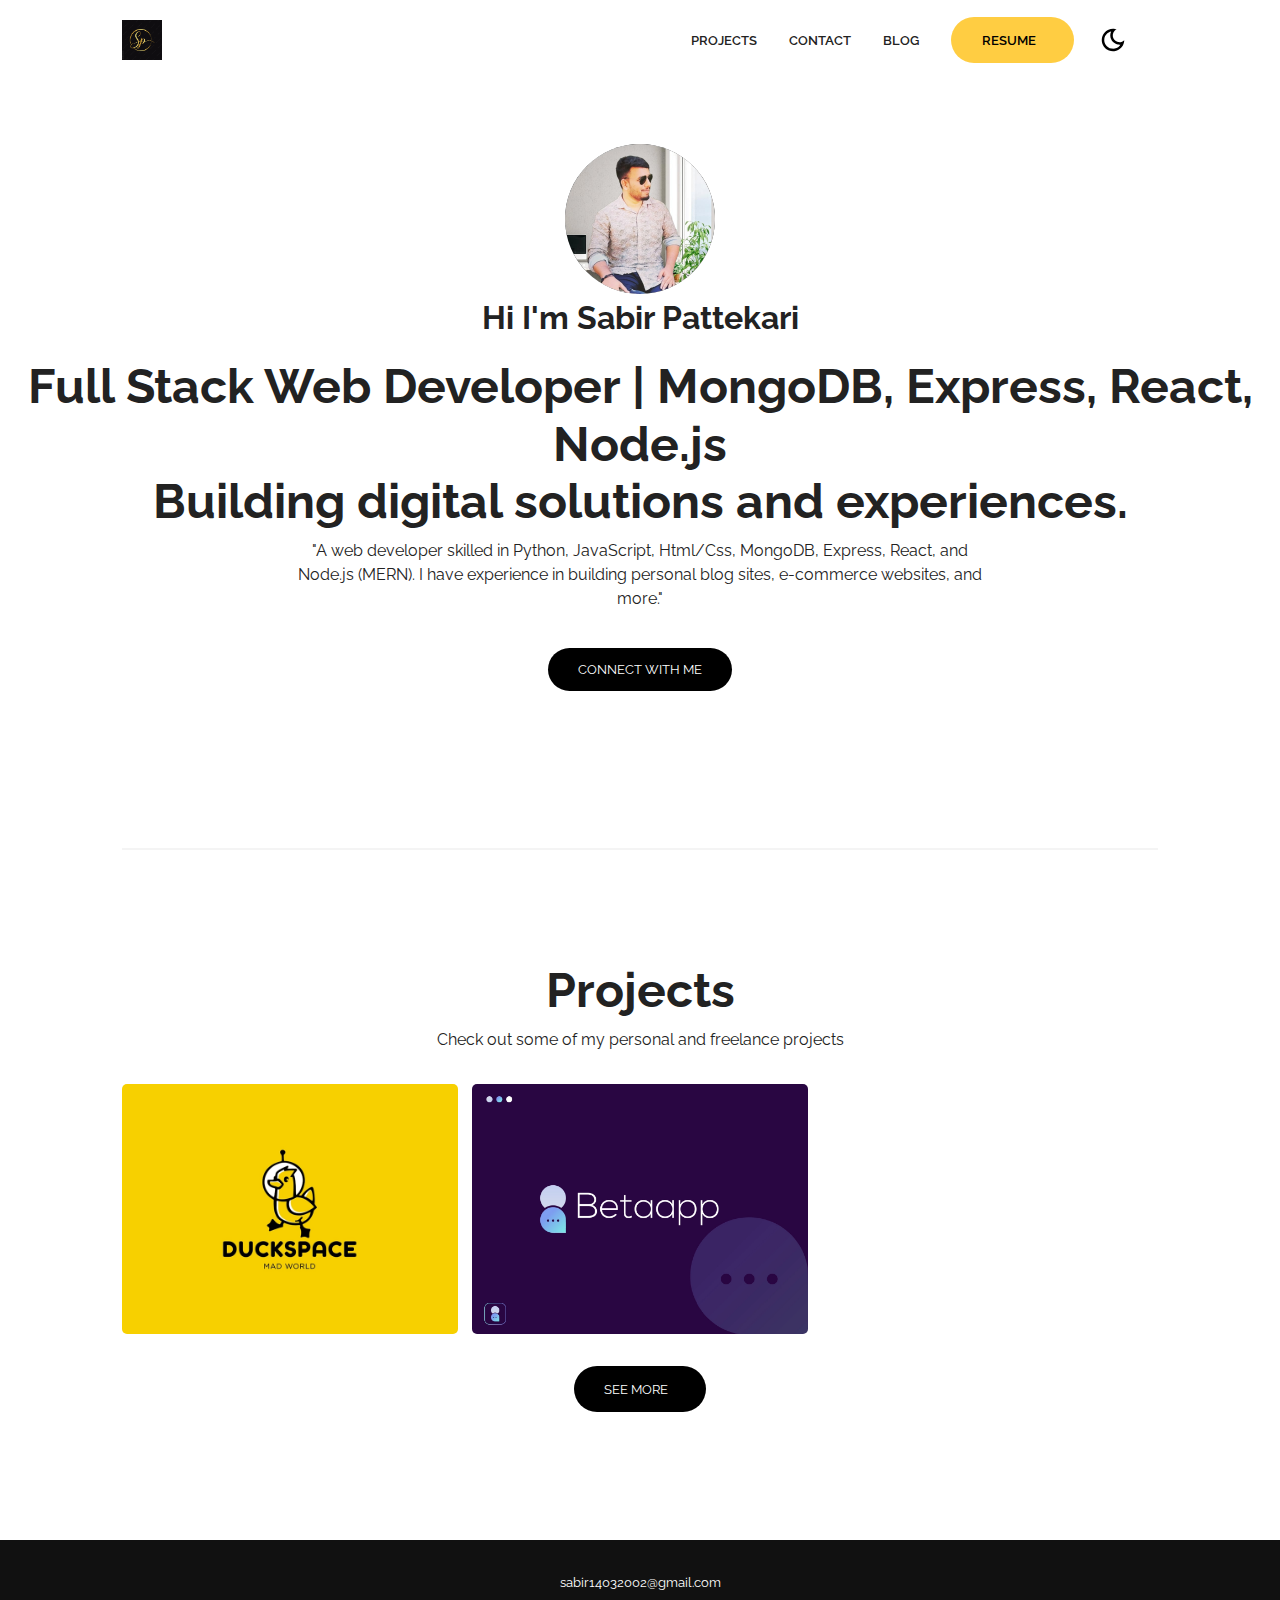
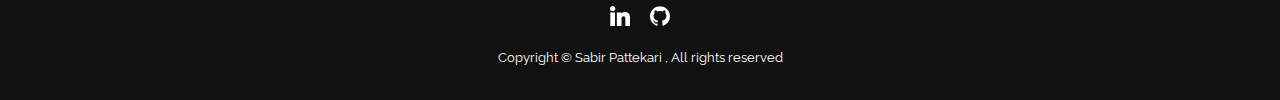
==== index.html @ dbeaabb4 "made changes in index" ====
<!DOCTYPE html>
<html lang="en">
  <head>
    <meta charset="UTF-8" />
    <meta http-equiv="X-UA-Compatible" content="IE=edge" />
    <meta name="viewport" content="width=device-width, initial-scale=1.0" />
    <!-- Primary Meta Tags -->
    <title>Sabir Pattekari - Portfolio</title>
    <meta name="title" content="Sabir Pattekari - Portfolio" />
    <meta
      name="description"
      content="Sabir Pattekari's portfolio showcasing web development, Python projects, and more."
    />

    <!-- Open Graph / Facebook -->
    <meta property="og:type" content="website" />
    <meta property="og:url" content="https://github.com/SabirPattekari" />
    <meta property="og:title" content="Sabir Pattekari - Portfolio" />
    <meta
      property="og:description"
      content="Sabir Pattekari's portfolio showcasing web development, Python projects, and more."
    />
    <meta
      property="og:image"
      content="https://user-images.githubusercontent.com/62628408/150613011-b78a7f5a-0af1-4312-aab0-0022e7258693.png"
    />

    <!-- Twitter -->
    <meta property="twitter:card" content="summary_large_image" />
    <meta property="twitter:url" content="https://github.com/SabirPattekari" />
    <meta property="twitter:title" content="Sabir Pattekari - Portfolio" />
    <meta
      property="twitter:description"
      content="Sabir Pattekari's portfolio showcasing web development, Python projects, and more."
    />
    <meta
      property="twitter:image"
      content="https://user-images.githubusercontent.com/62628408/150613011-b78a7f5a-0af1-4312-aab0-0022e7258693.png"
    />

    <!-- Link -->
    <link
      rel="apple-touch-icon"
      sizes="180x180"
      href="assets/favicon/apple-touch-icon.png"
    />
    <link
      rel="icon"
      type="image/png"
      sizes="16x16"
      href="/assets/favicon/favicon-16x16.png"
    />
    <link
      rel="icon"
      type="image/png"
      sizes="32x32"
      href="assets/favicon/favicon-32x32.png"
    />
    <link
      rel="icon"
      type="image/png"
      sizes="192x192"
      href="assets/favicon/android-chrome-192x192.png"
    />
    <link
      rel="icon"
      type="image/png"
      sizes="512x512"
      href="assets/favicon/android-chrome-512x512.png"
    />
    <link rel="icon" type="image/x-icon" href="assets/favicon/favicon.ico" />
    <link rel="manifest" href="assets/favicon/site.webmanifest" />
    <link
      rel="stylesheet"
      href="https://use.fontawesome.com/releases/v5.15.4/css/all.css"
      integrity="sha384-DyZ88mC6Up2uqS4h/KRgHuoeGwBcD4Ng9SiP4dIRy0EXTlnuz47vAwmeGwVChigm"
      crossorigin="anonymous"
    />
    <link rel="stylesheet" href="css/style.css" />
    <link rel="stylesheet" href="css/utilities.css" />
  </head>
  <body>
    <header id="hero">
      <!-- Navbar -->
      <nav class="navbar">
        <div class="container">
          <!-- Logo -->
          <h1 id="logo">
            <a href="https://github.com/SabirPattekari"
              ><img src="./assets/logo.png" alt="Your Logo"
            /></a>
          </h1>
          <!-- Navbar links -->
          <ul class="nav-menu">
            <li><a class="nav-link" href="projects.html">PROJECTS</a></li>
            <li><a class="nav-link" href="contact.html">CONTACT</a></li>
            <li><a class="nav-link" href="blog.html">BLOG</a></li>
            <li>
              <a
                class="nav-link btn btn-primary"
                href="https://drive.google.com/file/d/1DWalYbXpHlI7Lhw71y6sxiXcRtU2n5bs/view?usp=drive_link"
                >RESUME <i class="fas fa-arrow-right"></i
              ></a>
            </li>

            <!-- Toggle switch -->
            <div class="theme-switch">
              <input type="checkbox" id="switch" />
              <label class="toggle-icons" for="switch">
                <img class="moon" src="assets/moon.svg" />
                <img class="sun" src="assets/sun.svg" />
              </label>
            </div>
          </ul>
          <div class="hamburger">
            <span class="bar"></span>
            <span class="bar"></span>
            <span class="bar"></span>
          </div>
        </div>
      </nav>

      <section class="header-container">
        <img
          class="profile-image"
          src="assets/profile-image.jpg"
          alt=""
        />
        <h1>Hi I'm Sabir Pattekari</h1>

        <div class="content-text">
          <h2>Full Stack Web Developer | MongoDB, Express, React, Node.js</h2>
          <h2>Building digital solutions and experiences.</h2>

          <p>
            "A web developer skilled in Python, JavaScript, Html/Css, MongoDB, Express, React, and Node.js (MERN). I have experience in building personal blog sites, e-commerce websites, and more."
          </p>
        </div>
        <a
          href="contact.html"
          class="btn btn-secondary"
          target="_blank"
          >Connect With Me</a
        >
      </section>
    </header>

    <!-- Projects -->
    <section id="projects" class="project-container container">
      <div class="division"></div>
      <div class="content-text">
        <h2>Projects</h2>
        <p>Check out some of my personal and freelance projects</p>
      </div>

      <article class="project">
        <!-- Project 1 -->
        <div href="" class="card">
          <div class="project-info">
            <div class="project-bio">
              <h3>PortFolio</h3>
              <p>HTML, CSS, JAVASCRIPT</p>
            </div>

            <div class="project-link">
              <a href="https://github.com/SabirPattekari/PortFolio" target="_blank"
                ><i class="fab fa-github"></i
              ></a>
              <a href="#" target="_blank"><i class="fas fa-globe"></i></a>
            </div>
          </div>
        </div>

        <!-- Project 2 -->
        <div href="" class="card">
          <div class="project-info">
            <div class="project-bio">
              <h3>E-commerce Website</h3>
              <p>REACT, HTML, JAVASCRIPT, CSS</p>
            </div>

            <div class="project-link">
              <a href="https://github.com/SabirPattekari/E-commerce" target="_blank"
                ><i class="fab fa-github"></i
              ></a>
              <a href="https://e-commerce-8po2avfhy-sabir-pattekaris-projects.vercel.app/" target="_blank"
                ><i class="fas fa-globe"></i></a>
            </div>
          </div>
        </div>

      </article>

      <a href="projects.html" class="btn btn-secondary"
        target="_blank" >See More <i class="fas fa-arrow-right"></i
      ></a>
    </section>

    <footer id="footer">
      <div class="container">
        <a href="mailto:sabir14032002@gmail.com">sabir14032002@gmail.com</a>
        <!-- Social links -->
        <div class="social">
          <a href="https://www.linkedin.com/in/sabir8" target="_blank"
            ><img src="./assets/linkedin-icon.svg" alt="Linkedin"
          /></a>
          <a href="https://github.com/SabirPattekari" target="_blank"><img src="./assets/github-icon.svg" alt="GitHub" /></a>
        </div>
        <p>Copyright &copy; Sabir Pattekari <span id="datee"></span>, All rights reserved</p>
      </div>
    </footer>
    <script src="js/script.js"></script>
  </body>
</html>
---- css/style.css ----
/* This is the required project styling. Will contain essential CSS styles like:
   * Flex property
   * Grid layout
   * Cards and sections
*/

@import url(https://fonts.googleapis.com/css?family=Raleway:100,200,300,regular,500,600,700,800,900,100italic,200italic,300italic,italic,500italic,600italic,700italic,800italic,900italic);

/* variables */
:root {
  /* Colors */
  --primary-color: #ffcd42;
  --secondary-color: #ffd35c;
  --bg-primary: #ffffff;
  --text-color: #222222;
  --text-color-two: #ffffff;
  --bg-secondary: #000000;
  --card-background: #f4f4f4;
  --bg-secondary-two: #111111;

  --shadow: 0 10px 40px rgba(0, 0, 0, 0.2);

  /* Font Weight */
  --weight-small: 400;
  --weight-semibold: 600;
  --weight-bold: 800;

  /* Max width */
  --width-small: 600px;
  --width-medium: 1100px;
  --width-large: 1300px;
}

[data-theme="dark"] {
  --primary-color: #ffcd42;
  --secondary-color: #ffd35c;
  --bg-primary: #000000;
  --text-color: #ffffff;
  --text-color-two: #222222;
  --bg-secondary: #ffffff;
  --card-background: #111111;
  --bg-secondary-two: #f4f4f4;
  --shadow: 0 2px 10px rgba(95, 95, 95, 0.2);
}

html {
  font-size: 100%;
  scroll-behavior: smooth;
}

/* Reset default styling */
* {
  margin: 0;
  padding: 0;
  box-sizing: border-box;
}

ul {
  list-style: none;
}

a {
  text-decoration: none;
  color: var(--text-color);
}

/* Main styling */
body {
  background: var(--bg-primary);
  color: var(--text-color);
  font-family: "Raleway", sans-serif;
  line-height: 1.5;
}

/* Navbar */
.navbar {
  position: fixed;
  top: 0;
  left: 0;
  right: 0;
  z-index: 20;
  background: var(--bg-primary);
}

.navbar .container {
  display: flex;
  align-items: center;
  justify-content: space-between;
  z-index: 20;
  height: 80px;
  width: 100%;
}

.navbar .nav-menu {
  display: flex;
  align-items: center;
  background: var(--bg-primary);
}

.navbar .nav-link {
  margin: 0 1rem;
  font-size: 0.8rem;
  font-weight: var(--weight-semibold);
}

.navbar #logo img {
  display: block;
  width: 40px;
}

.navbar .btn {
  margin-right: 1.5rem;
}

.fas.fa-arrow-right {
  margin-left: 0.5rem;
  font-size: 0.9rem;
}

/* hamburger */
.hamburger {
  margin-bottom: 0.1rem;
  display: none;
}

.bar {
  display: block;
  width: 23px;
  height: 3px;
  margin: 4px auto;
  transition: all 0.3s ease-in-out;
  border-radius: 30px;
  background-color: var(--bg-secondary);
}

/* Hero section */
#hero {
  display: flex;
  flex-direction: column;
  height: 100%;
}

.profile-image {
  width: 150px;
  border-radius: 50%;
  animation: bounce 1s infinite alternate;
}

@keyframes bounce {
  from {
    transform: translateY(0px);
  }

  to {
    transform: translateY(-10px);
  }
}

.division {
  width: 100%;
  height: 2px;
  background-color: var(--card-background);
  margin: 5.5rem 0;
}
/* Projects */
#projects {
  display: flex;
  flex-direction: column;
  margin: 2rem auto 5rem;
}

#projects .btn {
  align-self: center;
  margin: 2rem 0;
}

.project {
  display: grid;
  grid-template-columns: repeat(3, 1fr);
  grid-auto-rows: minmax(250px, auto);
  grid-gap: 0.9rem;
}

.card .project-bio p {
  font-size: 0.83rem;
}

.card .project-bio h3 {
  font-size: 0.9rem;
}

.project-info {
  display: flex;
  justify-content: space-between;
  opacity: 0;
  position: relative;
  transition: 0.5s ease-in-out;
}

.project-bio {
  display: flex;
  flex-direction: column;
  justify-content: flex-end;
  position: relative;
  top: 160px;
  left: 10px;
}

/* Footer */
#footer {
  background: #111111;
}

#footer .container {
  display: flex;
  flex-direction: column;
  align-items: center;
  justify-content: center;
  color: #ffffff;
  min-height: 160px;
  text-align: center;
}

#footer a {
  font-size: 0.8rem;
  color: #fff;
}

#footer a:hover {
  opacity: 0.6;
}

#footer .social {
  margin: 0.9rem 0;
}

#footer .social img {
  width: 20px;
  height: 20px;
}

#footer .social a {
  margin: 0 0.5rem;
}

#footer p {
  font-size: 0.8rem;
}

/* Responsiveness */

@media (max-width: 1000px) {
  .project {
    display: grid;
    grid-template-columns: repeat(2, 1fr);
  }
}

@media (max-width: 768px) {
}

@media (max-width: 670px) {
  .navbar .nav-menu {
    position: fixed;
    right: -100vw;
    top: 4.5rem;
    flex-direction: column;
    width: calc(80% - 10px);
    transition: 0.3s;
    box-shadow: var(--shadow);
    padding: 2rem;
    border-radius: 5px;
    align-items: flex-start;
  }

  .navbar .btn {
    margin: 0;
    margin-top: 1rem;
  }

  .nav-menu.active {
    right: 20px;
  }

  .nav-menu .nav-link {
    font-size: 0.9rem;
    margin: 0 0.2rem;
  }

  .nav-menu li {
    margin-bottom: 0.5rem;
    width: 100%;
  }

  .nav-menu .btn {
    width: 100%;
    text-align: center;
    margin-top: 0.5rem;
  }

  .hamburger {
    display: block;
    cursor: pointer;
    padding: 0.2rem 0.4rem;
  }

  .hamburger.active {
    border: 1px dotted gray;
  }

  .hamburger.active .bar:nth-child(2) {
    opacity: 0;
  }

  .hamburger.active .bar:nth-child(1) {
    transform: translateY(6px) rotate(45deg);
  }

  .hamburger.active .bar:nth-child(3) {
    transform: translateY(-8px) rotate(-45deg);
  }
}

@media (max-width: 600px) {
  .project {
    display: grid;
    grid-template-columns: 1fr;
  }

  .header-container .btn {
    border-radius: 5px;
    width: 80%;
  }
}
---- css/utilities.css ----
/* ?This is where reusable styling of this template will be. 
   !Will contain things like:
   * Button styling
   * Background color styling
   * padding and margin
*/

.container {
  max-width: var(--width-medium);
  margin: 0 auto;
  padding: 1rem 2rem;
}

h1::selection,
h2::selection {
  color: #111;
  background: var(--primary-color);
}

/* Buttons */
.btn {
  display: inline-block;
  padding: 0.75rem 1.9rem;
  border-radius: 30px;
  text-transform: uppercase;
  font-size: 0.82rem;
  transition: 0.3s;
}

.btn-primary {
  background: var(--primary-color);
  color: #000000;
}

.btn-secondary {
  margin: 5px 0;
  background-color: var(--bg-secondary);
  color: var(--bg-primary);
}

/* add hover to resume button */
.btn-primary:hover {
  background: var(--secondary-color);
}

/* Dark mode toggle */
#switch {
  display: none;
}

.toggle-icons {
  display: flex;
  justify-content: space-between;
  align-items: center;
  cursor: pointer;
}

.toggle-icons > img {
  transition: 0.6s cubic-bezier(0.23, 1, 0.32, 1);
  width: 30px;
}

.moon {
  transform: rotate(10deg);
}

#switch:checked + .toggle-icons .moon {
  transform: rotate(250deg);
}

#switch:checked + .toggle-icons .sun {
  transform: rotate(100deg);
}

/* Header Container */
.header-container {
  display: flex;
  flex-direction: column;
  align-items: center;
  justify-content: center;
  margin-top: 8rem;
  padding: 1rem;
}

.header-container > div {
  margin-top: 1rem;
}

.content-text {
  text-align: center;
  margin: 1.5rem 0;
}

.content-text h2 {
  font-size: 3rem;
  line-height: 1.2;
  transition: 0.2s ease-in-out;
}

.content-text p {
  padding: 0.5rem;
  margin: 0 auto;
  max-width: 700px;
}

/* Project cards */
.card {
  padding: 1rem;
  background: var(--card-background);
  color: #ffffff;
  border-radius: 5px;
  transition: 0.4s ease-in-out;
  cursor: pointer;
}

.card a {
  color: #ffffff;
  transition: 0.25s ease-in-out;
  font-size: 1.1rem;
  margin-right: 0.3rem;
}

.card a:hover {
  color: var(--primary-color);
}

.card:hover {
  box-shadow: inset 0 100px 1000px 10px rgba(0, 0, 0, 0.8);
}

.card:hover .project-info {
  opacity: 1;
}

/* Project Images */

/* project 1 */
.card:nth-child(1) {
  background: url(../assets/project/project-one.png) center center/cover;
}

/* Project 2 */
.card:nth-child(2) {
  background: url(../assets/project/project-two.png) center center/cover;
}

/* Project 3 */
.card:nth-child(3) {
  background: url(../assets/project/project-three.png) center center/cover;
}

/* Project 4 */
.card:nth-child(4) {
  background: url(../assets/project/project-four.png) center center/cover;
}

/* Project 5 */
.card:nth-child(5) {
  background: url(../assets/project/project-five.png) center center/cover;
}

/* Project 6 */
.card:nth-child(6) {
  background: url(../assets/project/project-six.png) center center/cover;
}

/* Media Queries */
@media (max-width: 768px) {
  .header-container {
    margin-top: 7rem;
    text-align: center;
  }

  .content-text h2 {
    font-size: 2.5rem;
  }
}
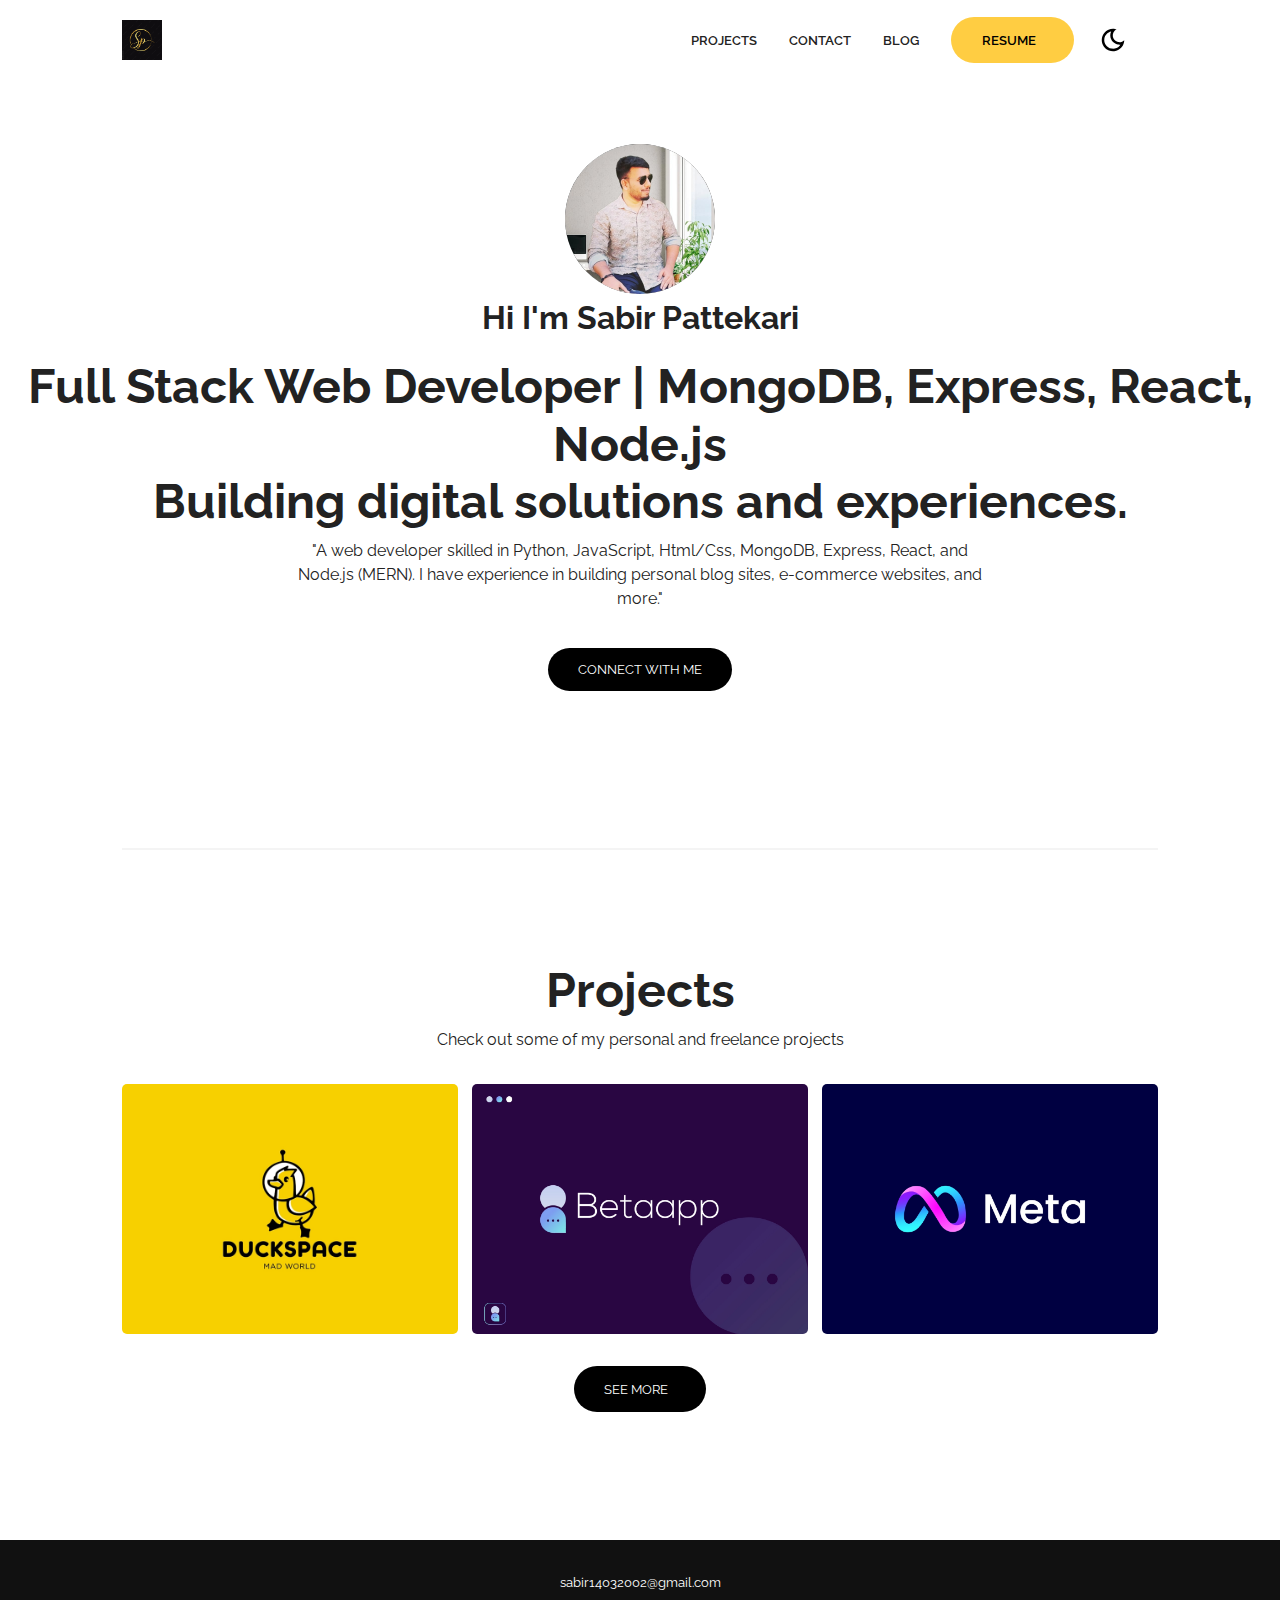
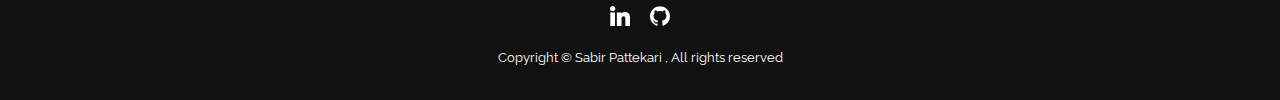
==== commit 9a41dab2: "made changes in index" ====
--- a/index.html
+++ b/index.html
@@ -188,7 +188,23 @@
             </div>
           </div>
         </div>
-
+        
+        <!-- Project 3 -->
+        <div href="" class="card">
+          <div class="project-info">
+            <div class="project-bio">
+              <h3></h3>
+              <p></p>
+            </div>
+
+            <div class="project-link">
+              <a href="#" target="_blank"
+                ><i class="fab fa-github"></i
+              ></a>
+              <a href="#" target="_blank"><i class="fas fa-globe"></i></a>
+            </div>
+          </div>
+        </div>
       </article>
 
       <a href="projects.html" class="btn btn-secondary"
--- a/css/style.css
+++ b/css/style.css
@@ -191,7 +191,7 @@
 
 .project-info {
   display: flex;
-  justify-content: space-between;
+  justify-content: space-evenly;
   opacity: 0;
   position: relative;
   transition: 0.5s ease-in-out;
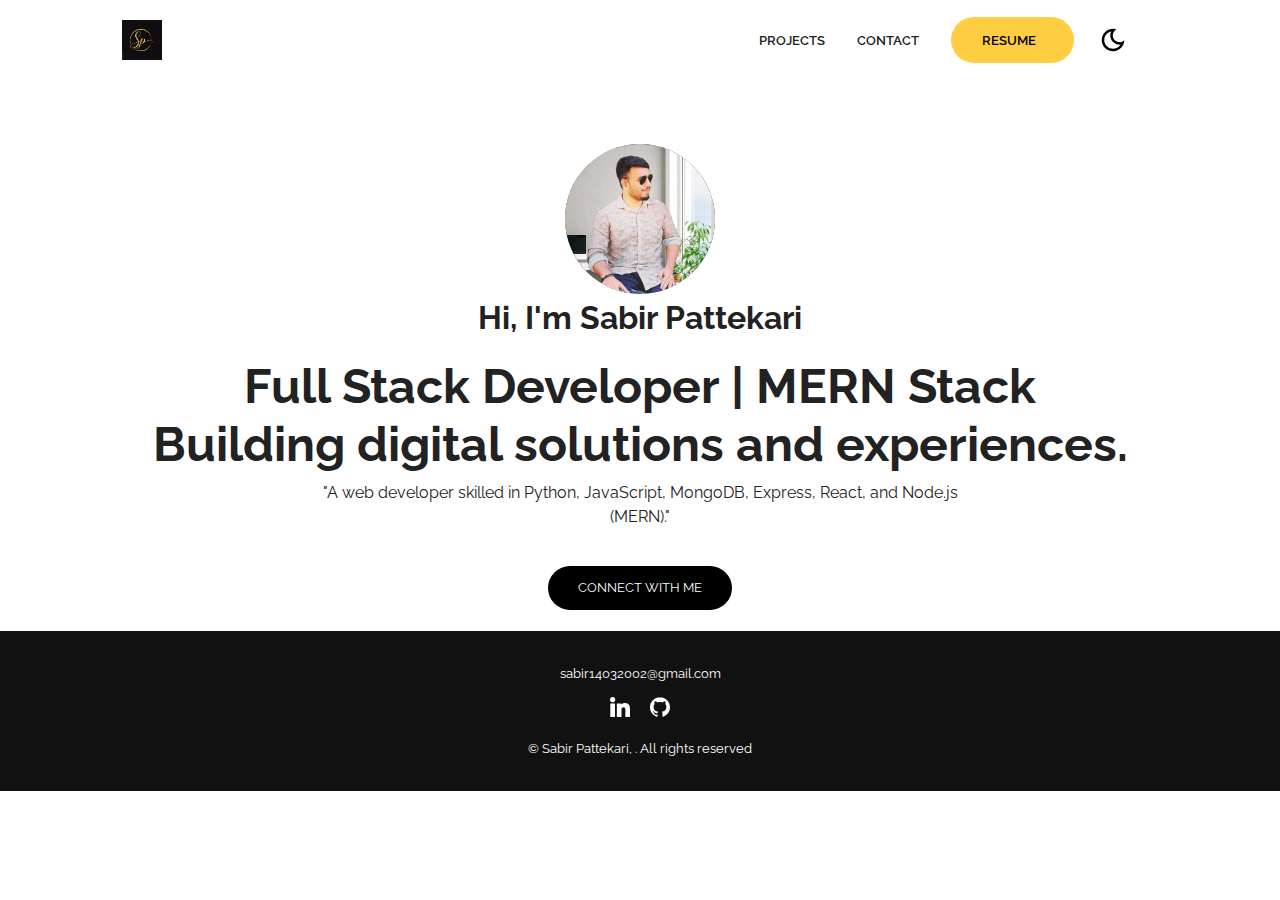
==== commit 6adce228: "made changes in all" ====
--- a/index.html
+++ b/index.html
@@ -4,7 +4,6 @@
     <meta charset="UTF-8" />
     <meta http-equiv="X-UA-Compatible" content="IE=edge" />
     <meta name="viewport" content="width=device-width, initial-scale=1.0" />
-    <!-- Primary Meta Tags -->
     <title>Sabir Pattekari - Portfolio</title>
     <meta name="title" content="Sabir Pattekari - Portfolio" />
     <meta
@@ -12,98 +11,41 @@
       content="Sabir Pattekari's portfolio showcasing web development, Python projects, and more."
     />
 
-    <!-- Open Graph / Facebook -->
+    <!-- Open Graph / Facebook and Twitter Meta Tags -->
     <meta property="og:type" content="website" />
     <meta property="og:url" content="https://github.com/SabirPattekari" />
     <meta property="og:title" content="Sabir Pattekari - Portfolio" />
-    <meta
-      property="og:description"
-      content="Sabir Pattekari's portfolio showcasing web development, Python projects, and more."
-    />
-    <meta
-      property="og:image"
-      content="https://user-images.githubusercontent.com/62628408/150613011-b78a7f5a-0af1-4312-aab0-0022e7258693.png"
-    />
+    <meta property="og:description" content="Showcasing web development, Python projects." />
+    <meta property="og:image" content="https://example.com/profile.jpg" />
+    <meta property="twitter:card" content="summary_large_image" />
+    <meta property="twitter:title" content="Sabir Pattekari - Portfolio" />
+    <meta property="twitter:description" content="Showcasing web development, Python projects." />
+    <meta property="twitter:image" content="https://example.com/profile.jpg" />
 
-    <!-- Twitter -->
-    <meta property="twitter:card" content="summary_large_image" />
-    <meta property="twitter:url" content="https://github.com/SabirPattekari" />
-    <meta property="twitter:title" content="Sabir Pattekari - Portfolio" />
-    <meta
-      property="twitter:description"
-      content="Sabir Pattekari's portfolio showcasing web development, Python projects, and more."
-    />
-    <meta
-      property="twitter:image"
-      content="https://user-images.githubusercontent.com/62628408/150613011-b78a7f5a-0af1-4312-aab0-0022e7258693.png"
-    />
-
-    <!-- Link -->
-    <link
-      rel="apple-touch-icon"
-      sizes="180x180"
-      href="assets/favicon/apple-touch-icon.png"
-    />
-    <link
-      rel="icon"
-      type="image/png"
-      sizes="16x16"
-      href="/assets/favicon/favicon-16x16.png"
-    />
-    <link
-      rel="icon"
-      type="image/png"
-      sizes="32x32"
-      href="assets/favicon/favicon-32x32.png"
-    />
-    <link
-      rel="icon"
-      type="image/png"
-      sizes="192x192"
-      href="assets/favicon/android-chrome-192x192.png"
-    />
-    <link
-      rel="icon"
-      type="image/png"
-      sizes="512x512"
-      href="assets/favicon/android-chrome-512x512.png"
-    />
+    <!-- Favicon and CSS -->
     <link rel="icon" type="image/x-icon" href="assets/favicon/favicon.ico" />
-    <link rel="manifest" href="assets/favicon/site.webmanifest" />
-    <link
-      rel="stylesheet"
-      href="https://use.fontawesome.com/releases/v5.15.4/css/all.css"
-      integrity="sha384-DyZ88mC6Up2uqS4h/KRgHuoeGwBcD4Ng9SiP4dIRy0EXTlnuz47vAwmeGwVChigm"
-      crossorigin="anonymous"
-    />
     <link rel="stylesheet" href="css/style.css" />
     <link rel="stylesheet" href="css/utilities.css" />
+    <script src="js/script.js" defer></script>
   </head>
+
   <body>
     <header id="hero">
-      <!-- Navbar -->
       <nav class="navbar">
         <div class="container">
-          <!-- Logo -->
           <h1 id="logo">
-            <a href="https://github.com/SabirPattekari"
-              ><img src="./assets/logo.png" alt="Your Logo"
-            /></a>
+            <a href="index.html"><img src="./assets/logo.png" alt="Logo" /></a>
           </h1>
-          <!-- Navbar links -->
           <ul class="nav-menu">
             <li><a class="nav-link" href="projects.html">PROJECTS</a></li>
             <li><a class="nav-link" href="contact.html">CONTACT</a></li>
-            <li><a class="nav-link" href="blog.html">BLOG</a></li>
             <li>
               <a
                 class="nav-link btn btn-primary"
                 href="https://drive.google.com/file/d/1DWalYbXpHlI7Lhw71y6sxiXcRtU2n5bs/view?usp=drive_link"
-                >RESUME <i class="fas fa-arrow-right"></i
-              ></a>
+                >RESUME <i class="fas fa-arrow-right"></i></a
+              >
             </li>
-
-            <!-- Toggle switch -->
             <div class="theme-switch">
               <input type="checkbox" id="switch" />
               <label class="toggle-icons" for="switch">
@@ -121,110 +63,28 @@
       </nav>
 
       <section class="header-container">
-        <img
-          class="profile-image"
-          src="assets/profile-image.jpg"
-          alt=""
-        />
-        <h1>Hi I'm Sabir Pattekari</h1>
-
+        <img class="profile-image" src="assets/profile-image.jpg" alt="Profile" />
+        <h1>Hi, I'm Sabir Pattekari</h1>
         <div class="content-text">
-          <h2>Full Stack Web Developer | MongoDB, Express, React, Node.js</h2>
+          <h2>Full Stack Developer | MERN Stack</h2>
           <h2>Building digital solutions and experiences.</h2>
-
           <p>
-            "A web developer skilled in Python, JavaScript, Html/Css, MongoDB, Express, React, and Node.js (MERN). I have experience in building personal blog sites, e-commerce websites, and more."
+            "A web developer skilled in Python, JavaScript, MongoDB, Express, React, and Node.js (MERN)."
           </p>
         </div>
-        <a
-          href="contact.html"
-          class="btn btn-secondary"
-          target="_blank"
-          >Connect With Me</a
-        >
+        <a href="contact.html" class="btn btn-secondary" target="_blank">Connect With Me</a>
       </section>
     </header>
-
-    <!-- Projects -->
-    <section id="projects" class="project-container container">
-      <div class="division"></div>
-      <div class="content-text">
-        <h2>Projects</h2>
-        <p>Check out some of my personal and freelance projects</p>
-      </div>
-
-      <article class="project">
-        <!-- Project 1 -->
-        <div href="" class="card">
-          <div class="project-info">
-            <div class="project-bio">
-              <h3>PortFolio</h3>
-              <p>HTML, CSS, JAVASCRIPT</p>
-            </div>
-
-            <div class="project-link">
-              <a href="https://github.com/SabirPattekari/PortFolio" target="_blank"
-                ><i class="fab fa-github"></i
-              ></a>
-              <a href="#" target="_blank"><i class="fas fa-globe"></i></a>
-            </div>
-          </div>
-        </div>
-
-        <!-- Project 2 -->
-        <div href="" class="card">
-          <div class="project-info">
-            <div class="project-bio">
-              <h3>E-commerce Website</h3>
-              <p>REACT, HTML, JAVASCRIPT, CSS</p>
-            </div>
-
-            <div class="project-link">
-              <a href="https://github.com/SabirPattekari/E-commerce" target="_blank"
-                ><i class="fab fa-github"></i
-              ></a>
-              <a href="https://e-commerce-8po2avfhy-sabir-pattekaris-projects.vercel.app/" target="_blank"
-                ><i class="fas fa-globe"></i></a>
-            </div>
-          </div>
-        </div>
-        
-        <!-- Project 3 -->
-        <div href="" class="card">
-          <div class="project-info">
-            <div class="project-bio">
-              <h3></h3>
-              <p></p>
-            </div>
-
-            <div class="project-link">
-              <a href="#" target="_blank"
-                ><i class="fab fa-github"></i
-              ></a>
-              <a href="#" target="_blank"><i class="fas fa-globe"></i></a>
-            </div>
-          </div>
-        </div>
-      </article>
-
-      <a href="projects.html" class="btn btn-secondary"
-        target="_blank" >See More <i class="fas fa-arrow-right"></i
-      ></a>
-    </section>
 
     <footer id="footer">
       <div class="container">
         <a href="mailto:sabir14032002@gmail.com">sabir14032002@gmail.com</a>
-        <!-- Social links -->
         <div class="social">
-          <a href="https://www.linkedin.com/in/sabir8" target="_blank"
-            ><img src="./assets/linkedin-icon.svg" alt="Linkedin"
-          /></a>
-          <a href="https://github.com/SabirPattekari" target="_blank"><img src="./assets/github-icon.svg" alt="GitHub" /></a>
+          <a href="https://www.linkedin.com/in/sabir8" target="_blank"><img src="assets/linkedin-icon.svg" alt="LinkedIn" /></a>
+          <a href="https://github.com/SabirPattekari" target="_blank"><img src="assets/github-icon.svg" alt="GitHub" /></a>
         </div>
-        <p>Copyright &copy; Sabir Pattekari <span id="datee"></span>, All rights reserved</p>
+        <p>&copy; Sabir Pattekari, <span id="datee"></span>. All rights reserved</p>
       </div>
     </footer>
-    <script src="js/script.js"></script>
   </body>
 </html>
--- a/css/style.css
+++ b/css/style.css
@@ -297,28 +297,62 @@
     text-align: center;
     margin-top: 0.5rem;
   }
-
+  
   .hamburger {
+    display: inline-block;
+    cursor: pointer;
+    padding: 0.5rem;
+  }
+  
+  .hamburger .bar {
     display: block;
-    cursor: pointer;
-    padding: 0.2rem 0.4rem;
-  }
-
-  .hamburger.active {
-    border: 1px dotted gray;
-  }
-
+    width: 25px;
+    height: 3px;
+    margin: 5px auto;
+    background-color: #333;
+    transition: all 0.3s ease;
+  }
+  
+  /* Hamburger 'active' state */
   .hamburger.active .bar:nth-child(2) {
     opacity: 0;
   }
-
+  
   .hamburger.active .bar:nth-child(1) {
     transform: translateY(6px) rotate(45deg);
   }
-
+  
   .hamburger.active .bar:nth-child(3) {
     transform: translateY(-8px) rotate(-45deg);
   }
+  
+  /* Nav Menu styling */
+  .nav-menu {
+    display: none;
+    background-color: #f8f8f8;
+    padding: 1rem;
+  }
+  
+  .nav-menu.active {
+    display: block;
+  }
+  
+  /* Basic styling for Nav Links */
+  .nav-menu ul {
+    list-style: none;
+    padding: 0;
+  }
+  
+  .nav-menu ul li {
+    margin: 10px 0;
+  }
+  
+  .nav-menu ul li a {
+    text-decoration: none;
+    color: #333;
+    font-size: 1.2rem;
+  }
+  
 }
 
 @media (max-width: 600px) {
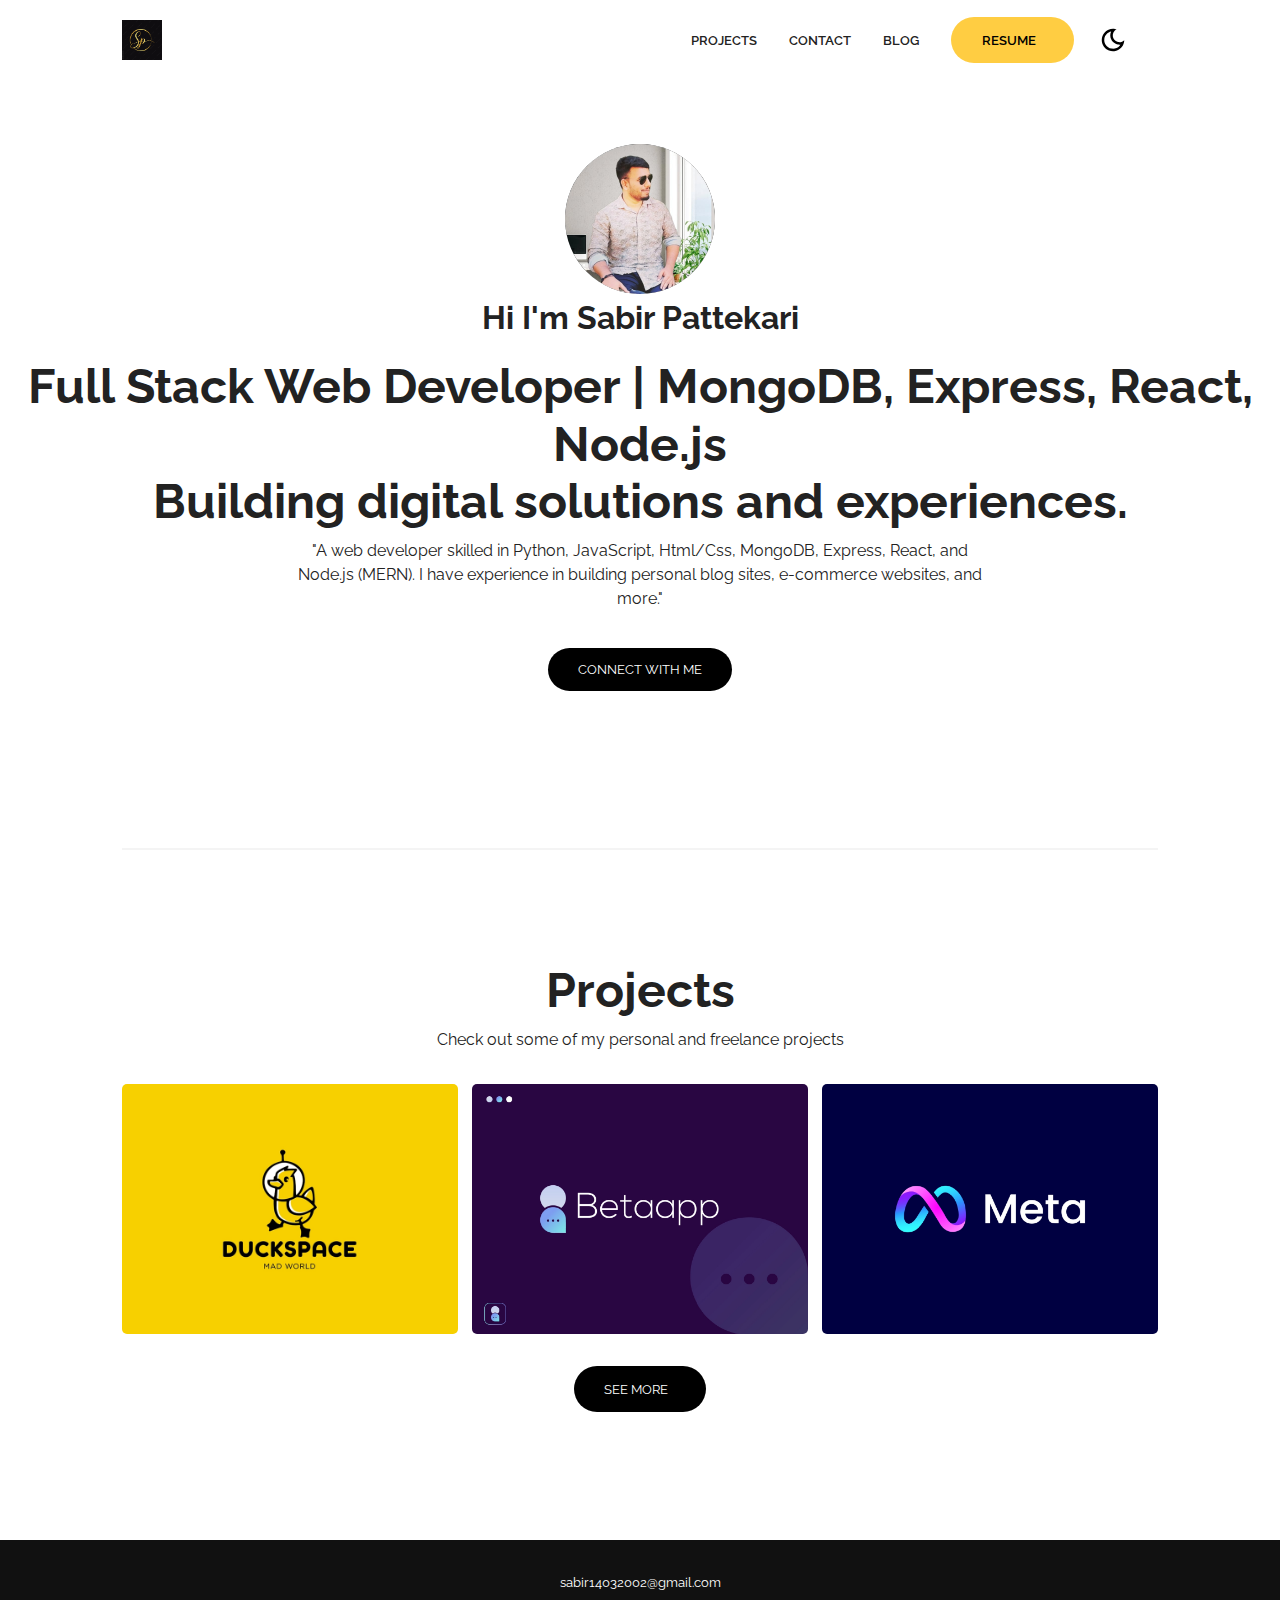
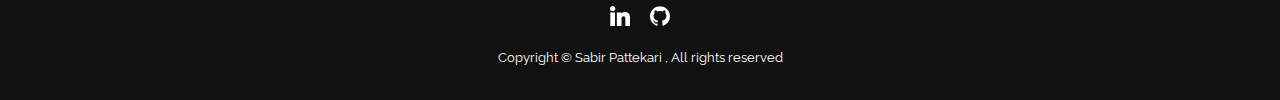
==== commit efd879b6: "made changes in all" ====
--- a/index.html
+++ b/index.html
@@ -4,6 +4,7 @@
     <meta charset="UTF-8" />
     <meta http-equiv="X-UA-Compatible" content="IE=edge" />
     <meta name="viewport" content="width=device-width, initial-scale=1.0" />
+    <!-- Primary Meta Tags -->
     <title>Sabir Pattekari - Portfolio</title>
     <meta name="title" content="Sabir Pattekari - Portfolio" />
     <meta
@@ -11,41 +12,98 @@
       content="Sabir Pattekari's portfolio showcasing web development, Python projects, and more."
     />
 
-    <!-- Open Graph / Facebook and Twitter Meta Tags -->
+    <!-- Open Graph / Facebook -->
     <meta property="og:type" content="website" />
     <meta property="og:url" content="https://github.com/SabirPattekari" />
     <meta property="og:title" content="Sabir Pattekari - Portfolio" />
-    <meta property="og:description" content="Showcasing web development, Python projects." />
-    <meta property="og:image" content="https://example.com/profile.jpg" />
+    <meta
+      property="og:description"
+      content="Sabir Pattekari's portfolio showcasing web development, Python projects, and more."
+    />
+    <meta
+      property="og:image"
+      content="https://user-images.githubusercontent.com/62628408/150613011-b78a7f5a-0af1-4312-aab0-0022e7258693.png"
+    />
+
+    <!-- Twitter -->
     <meta property="twitter:card" content="summary_large_image" />
+    <meta property="twitter:url" content="https://github.com/SabirPattekari" />
     <meta property="twitter:title" content="Sabir Pattekari - Portfolio" />
-    <meta property="twitter:description" content="Showcasing web development, Python projects." />
-    <meta property="twitter:image" content="https://example.com/profile.jpg" />
-
-    <!-- Favicon and CSS -->
+    <meta
+      property="twitter:description"
+      content="Sabir Pattekari's portfolio showcasing web development, Python projects, and more."
+    />
+    <meta
+      property="twitter:image"
+      content="https://user-images.githubusercontent.com/62628408/150613011-b78a7f5a-0af1-4312-aab0-0022e7258693.png"
+    />
+
+    <!-- Link -->
+    <link
+      rel="apple-touch-icon"
+      sizes="180x180"
+      href="assets/favicon/apple-touch-icon.png"
+    />
+    <link
+      rel="icon"
+      type="image/png"
+      sizes="16x16"
+      href="/assets/favicon/favicon-16x16.png"
+    />
+    <link
+      rel="icon"
+      type="image/png"
+      sizes="32x32"
+      href="assets/favicon/favicon-32x32.png"
+    />
+    <link
+      rel="icon"
+      type="image/png"
+      sizes="192x192"
+      href="assets/favicon/android-chrome-192x192.png"
+    />
+    <link
+      rel="icon"
+      type="image/png"
+      sizes="512x512"
+      href="assets/favicon/android-chrome-512x512.png"
+    />
     <link rel="icon" type="image/x-icon" href="assets/favicon/favicon.ico" />
+    <link rel="manifest" href="assets/favicon/site.webmanifest" />
+    <link
+      rel="stylesheet"
+      href="https://use.fontawesome.com/releases/v5.15.4/css/all.css"
+      integrity="sha384-DyZ88mC6Up2uqS4h/KRgHuoeGwBcD4Ng9SiP4dIRy0EXTlnuz47vAwmeGwVChigm"
+      crossorigin="anonymous"
+    />
     <link rel="stylesheet" href="css/style.css" />
     <link rel="stylesheet" href="css/utilities.css" />
-    <script src="js/script.js" defer></script>
   </head>
-
   <body>
     <header id="hero">
+      <!-- Navbar -->
       <nav class="navbar">
         <div class="container">
+          <!-- Logo -->
           <h1 id="logo">
-            <a href="index.html"><img src="./assets/logo.png" alt="Logo" /></a>
+            <a href="https://github.com/SabirPattekari"
+              ><img src="./assets/logo.png" alt="Your Logo"
+            /></a>
           </h1>
+          <!-- Navbar links -->
           <ul class="nav-menu">
             <li><a class="nav-link" href="projects.html">PROJECTS</a></li>
             <li><a class="nav-link" href="contact.html">CONTACT</a></li>
+            <li><a class="nav-link" href="blog.html">BLOG</a></li>
             <li>
               <a
                 class="nav-link btn btn-primary"
                 href="https://drive.google.com/file/d/1DWalYbXpHlI7Lhw71y6sxiXcRtU2n5bs/view?usp=drive_link"
-                >RESUME <i class="fas fa-arrow-right"></i></a
-              >
+                >RESUME <i class="fas fa-arrow-right"></i
+              ></a>
             </li>
+
+            <!-- Toggle switch -->
             <div class="theme-switch">
               <input type="checkbox" id="switch" />
               <label class="toggle-icons" for="switch">
@@ -63,28 +121,110 @@
       </nav>
 
       <section class="header-container">
-        <img class="profile-image" src="assets/profile-image.jpg" alt="Profile" />
-        <h1>Hi, I'm Sabir Pattekari</h1>
+        <img
+          class="profile-image"
+          src="assets/profile-image.jpg"
+          alt=""
+        />
+        <h1>Hi I'm Sabir Pattekari</h1>
+
         <div class="content-text">
-          <h2>Full Stack Developer | MERN Stack</h2>
+          <h2>Full Stack Web Developer | MongoDB, Express, React, Node.js</h2>
           <h2>Building digital solutions and experiences.</h2>
+
           <p>
-            "A web developer skilled in Python, JavaScript, MongoDB, Express, React, and Node.js (MERN)."
+            "A web developer skilled in Python, JavaScript, Html/Css, MongoDB, Express, React, and Node.js (MERN). I have experience in building personal blog sites, e-commerce websites, and more."
           </p>
         </div>
-        <a href="contact.html" class="btn btn-secondary" target="_blank">Connect With Me</a>
+        <a
+          href="contact.html"
+          class="btn btn-secondary"
+          target="_blank"
+          >Connect With Me</a
+        >
       </section>
     </header>
+
+    <!-- Projects -->
+    <section id="projects" class="project-container container">
+      <div class="division"></div>
+      <div class="content-text">
+        <h2>Projects</h2>
+        <p>Check out some of my personal and freelance projects</p>
+      </div>
+
+      <article class="project">
+        <!-- Project 1 -->
+        <div href="" class="card">
+          <div class="project-info">
+            <div class="project-bio">
+              <h3>Personal Blog</h3>
+              <p>Python, SQLite, Flask, HTML/CSS</p>
+            </div>
+
+            <div class="project-link">
+              <a href="https://github.com/SabirPattekari/PortFolio" target="_blank"
+                ><i class="fab fa-github"></i
+              ></a>
+              <a href="#" target="_blank"><i class="fas fa-globe"></i></a>
+            </div>
+          </div>
+        </div>
+
+        <!-- Project 2 -->
+        <div href="" class="card">
+          <div class="project-info">
+            <div class="project-bio">
+              <h3>E-commerce Website</h3>
+              <p>Django, Python, SQLite, HTML/CSS</p>
+            </div>
+
+            <div class="project-link">
+              <a href="https://github.com/SabirPattekari/E-commerce" target="_blank"
+                ><i class="fab fa-github"></i
+              ></a>
+              <a href="https://e-commerce-8po2avfhy-sabir-pattekaris-projects.vercel.app/" target="_blank"
+                ><i class="fas fa-globe"></i></a>
+            </div>
+          </div>
+        </div>
+
+        <!-- Project 3 -->
+        <div href="" class="card">
+          <div class="project-info">
+            <div class="project-bio">
+              <h3>Portfolio Website</h3>
+              <p>HTML, CSS, JavaScript</p>
+            </div>
+
+            <div class="project-link">
+              <a href="https://github.com/SabirPattekari" target="_blank"
+                ><i class="fab fa-github"></i
+              ></a>
+              <a href="#" target="_blank"><i class="fas fa-globe"></i></a>
+            </div>
+          </div>
+        </div>
+      </article>
+
+      <a href="projects.html" class="btn btn-secondary"
+        target="_blank" >See More <i class="fas fa-arrow-right"></i
+      ></a>
+    </section>
 
     <footer id="footer">
       <div class="container">
         <a href="mailto:sabir14032002@gmail.com">sabir14032002@gmail.com</a>
+        <!-- Social links -->
         <div class="social">
-          <a href="https://www.linkedin.com/in/sabir8" target="_blank"><img src="assets/linkedin-icon.svg" alt="LinkedIn" /></a>
-          <a href="https://github.com/SabirPattekari" target="_blank"><img src="assets/github-icon.svg" alt="GitHub" /></a>
-        </div>
-        <p>&copy; Sabir Pattekari, <span id="datee"></span>. All rights reserved</p>
+          <a href="https://www.linkedin.com/in/sabir8" target="_blank"
+            ><img src="./assets/linkedin-icon.svg" alt="Linkedin"
+          /></a>
+          <a href="https://github.com/SabirPattekari" target="_blank"><img src="./assets/github-icon.svg" alt="GitHub" /></a>
+        </div>
+        <p>Copyright &copy; Sabir Pattekari <span id="datee"></span>, All rights reserved</p>
       </div>
     </footer>
+    <script src="js/script.js"></script>
   </body>
 </html>
